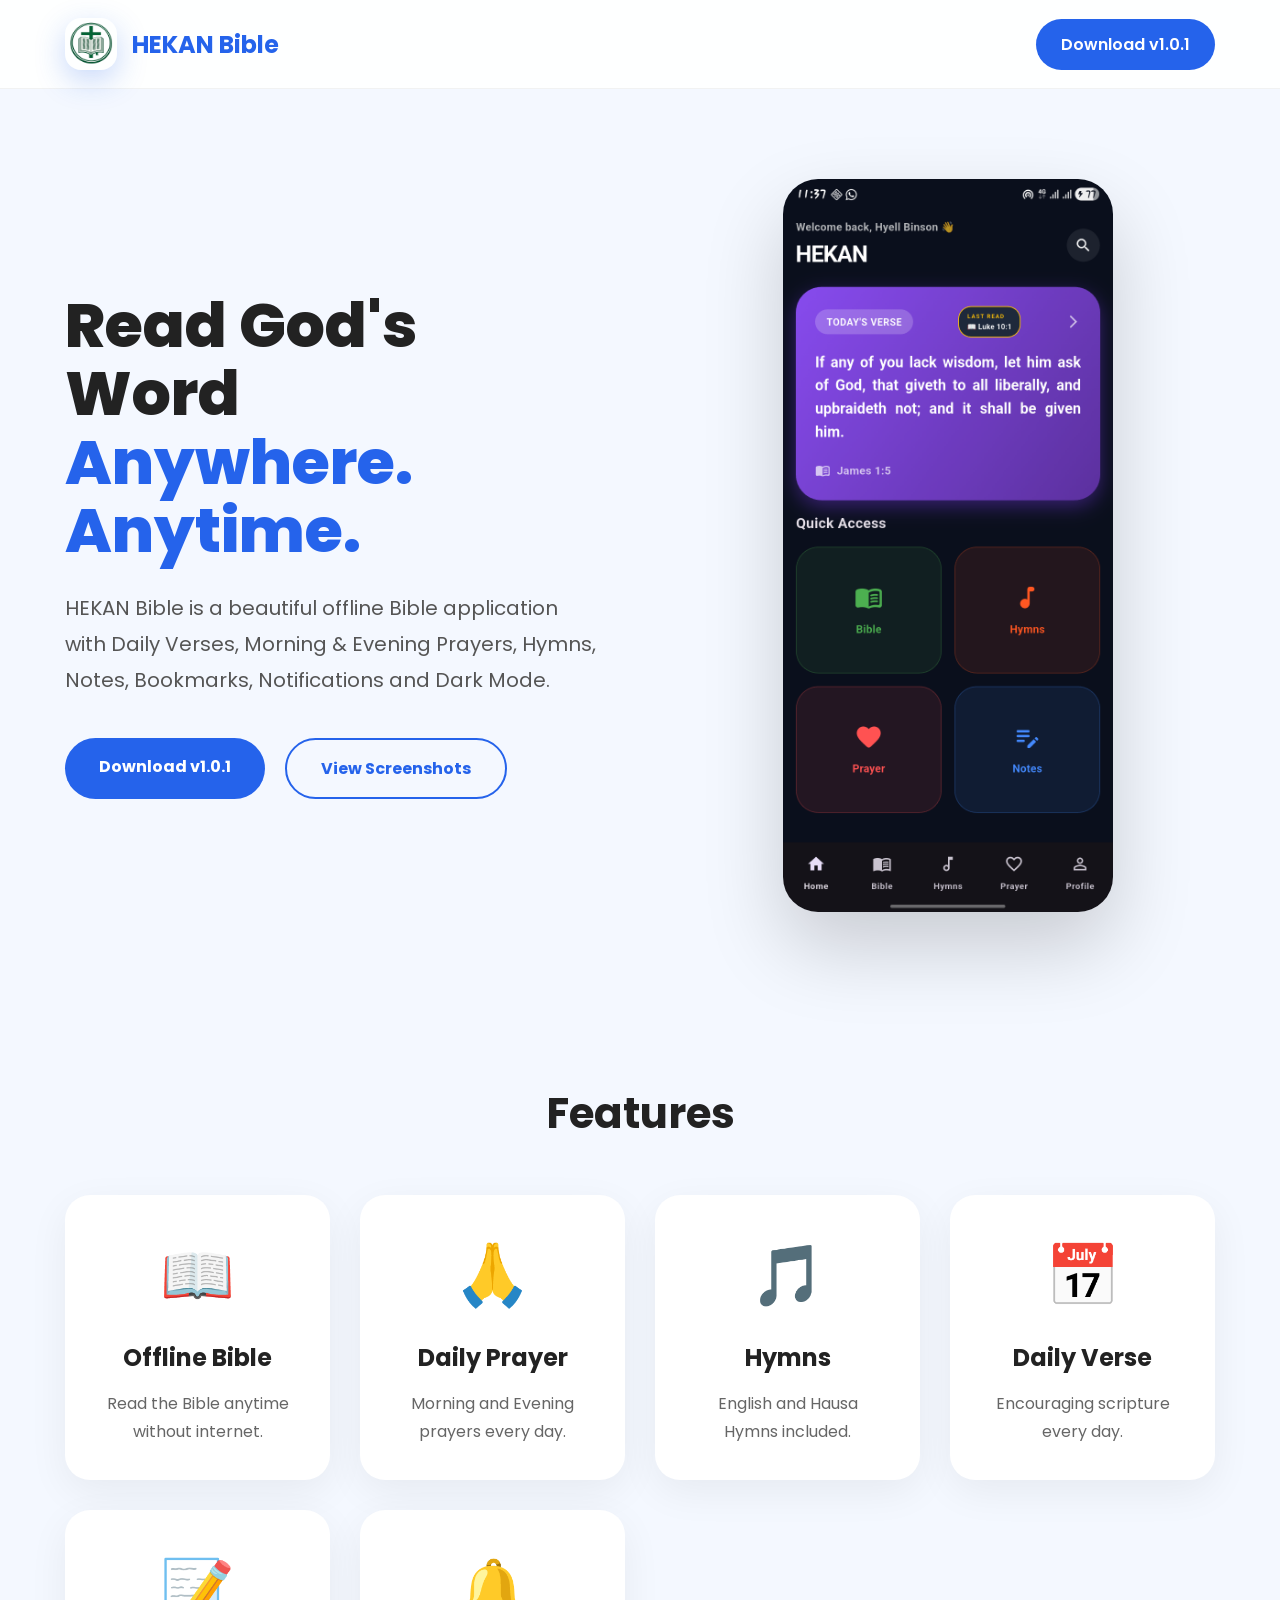
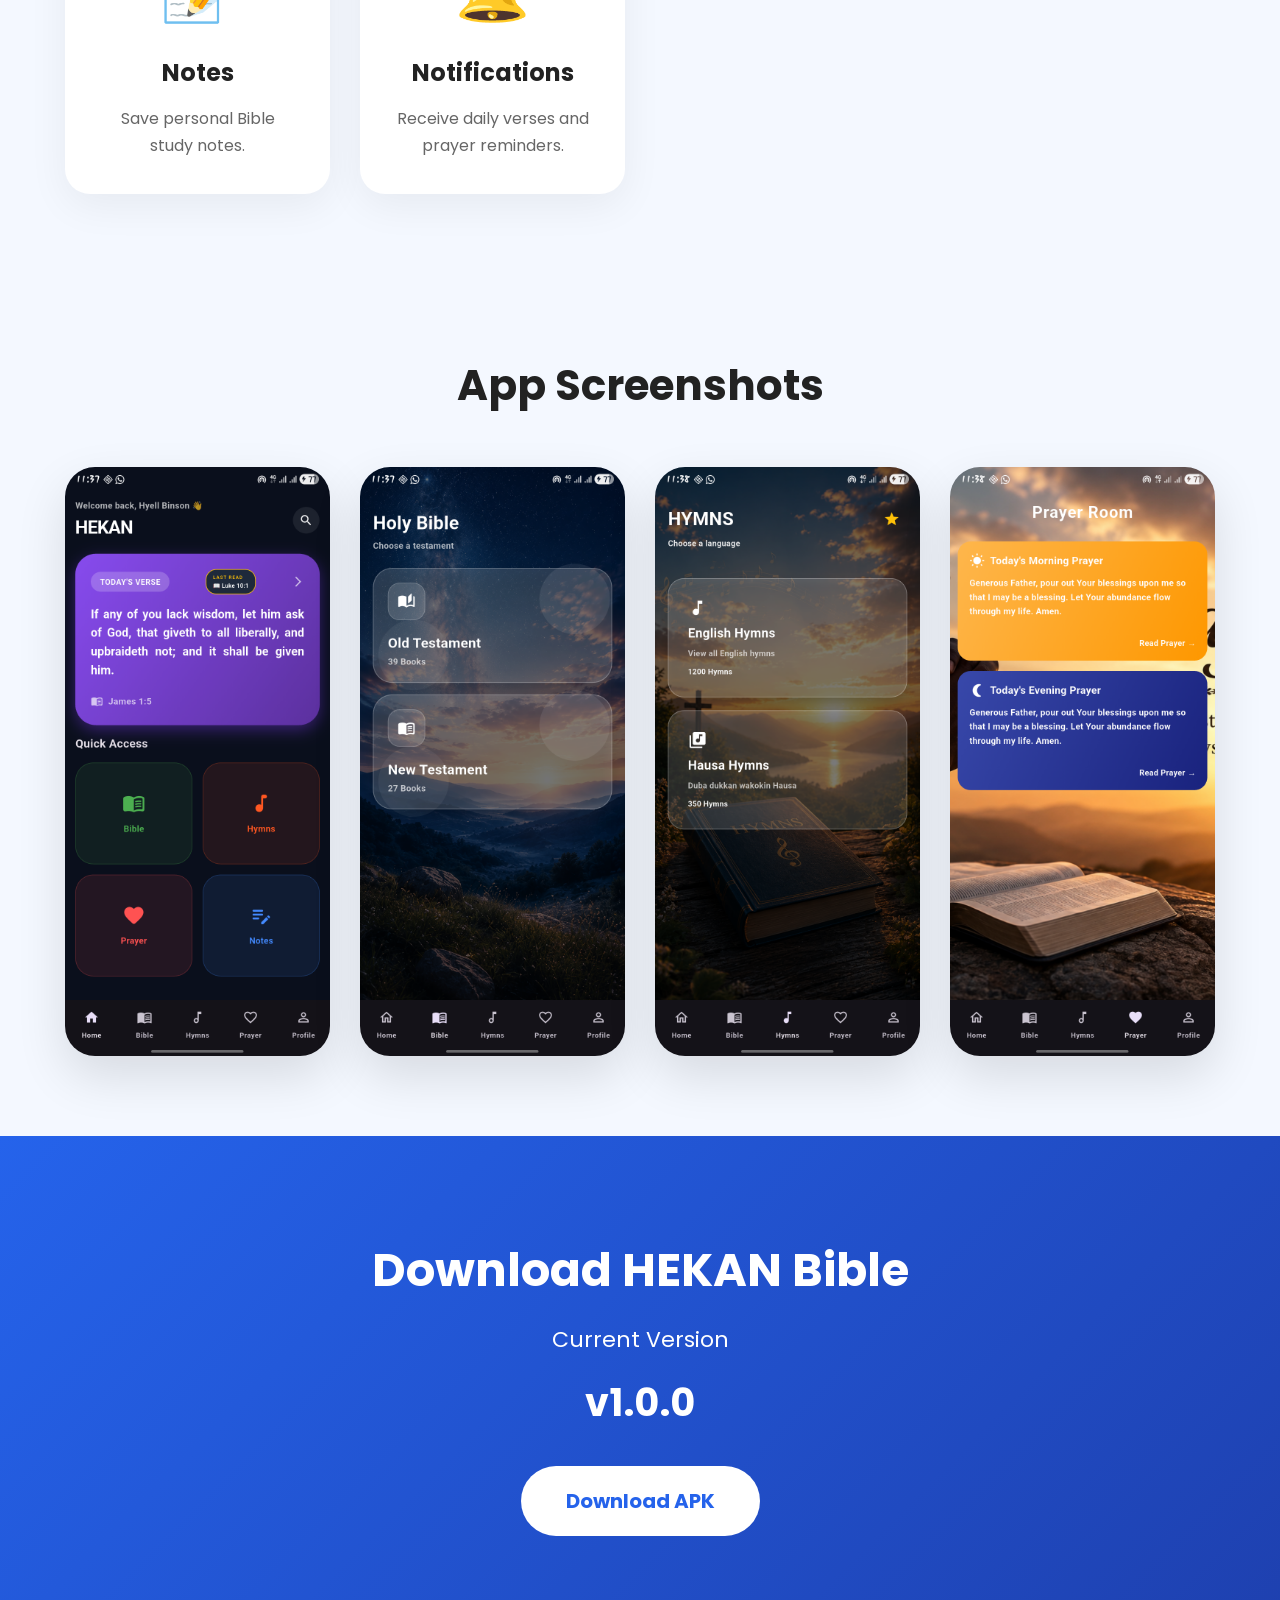
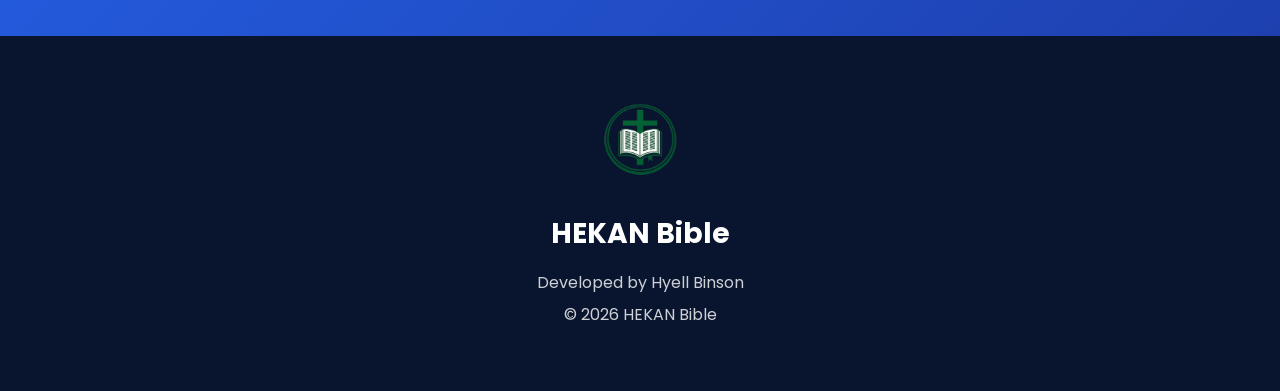
==== docs/index.html @ ef62834a "Update website to v1.0.1" ====
<!DOCTYPE html>
<html lang="en">
<head>
    <meta charset="UTF-8">
    <meta name="viewport" content="width=device-width, initial-scale=1.0">
    <title>HEKAN Bible</title>

    <link rel="stylesheet" href="style.css">

    <link rel="preconnect" href="https://fonts.googleapis.com">
    <link href="https://fonts.googleapis.com/css2?family=Poppins:wght@300;400;500;600;700;800&display=swap" rel="stylesheet">
</head>

<body>

<header>

    <nav>

        <div class="logo">

            <img src="images/app_icon.png" alt="HEKAN">

            <span>HEKAN Bible</span>

        </div>

        <a class="downloadBtn"
           href="https://github.com/HyellBinson/HEKAN_BIBLE/releases/download/v1.0.1/HEKAN_Bible_v1.0.1.apk">
            Download v1.0.1
        </a>

    </nav>

</header>



<section class="hero">

    <div class="heroLeft">

        <h1>

            Read God's Word

            <span>Anywhere.</span>

            <span>Anytime.</span>

        </h1>

        <p>

            HEKAN Bible is a beautiful offline Bible application with Daily Verses,
            Morning & Evening Prayers, Hymns, Notes, Bookmarks,
            Notifications and Dark Mode.

        </p>

        <div class="buttons">

            <a class="primary"
               href="https://github.com/HyellBinson/HEKAN_BIBLE/releases/download/v1.0.1/HEKAN_Bible_v1.0.1.apk">

                Download v1.0.1

            </a>

            <a class="secondary"
               href="#screenshots">

                View Screenshots

            </a>

        </div>

    </div>


    <div class="heroRight">

        <img src="images/home.png">

    </div>

</section>



<section class="features">

    <h2>Features</h2>

    <div class="featureGrid">

        <div class="card">

            <div class="emoji">📖</div>

            <h3>Offline Bible</h3>

            <p>

                Read the Bible anytime without internet.

            </p>

        </div>


        <div class="card">

            <div class="emoji">🙏</div>

            <h3>Daily Prayer</h3>

            <p>

                Morning and Evening prayers every day.

            </p>

        </div>


        <div class="card">

            <div class="emoji">🎵</div>

            <h3>Hymns</h3>

            <p>

                English and Hausa Hymns included.

            </p>

        </div>


        <div class="card">

            <div class="emoji">📅</div>

            <h3>Daily Verse</h3>

            <p>

                Encouraging scripture every day.

            </p>

        </div>


        <div class="card">

            <div class="emoji">📝</div>

            <h3>Notes</h3>

            <p>

                Save personal Bible study notes.

            </p>

        </div>


        <div class="card">

            <div class="emoji">🔔</div>

            <h3>Notifications</h3>

            <p>

                Receive daily verses and prayer reminders.

            </p>

        </div>

    </div>

</section>



<section id="screenshots">

    <h2>App Screenshots</h2>

    <div class="gallery">

        <img src="images/home.png">

        <img src="images/bible.png">

        <img src="images/hymns.png">

        <img src="images/prayer.png">

    </div>

</section>



<section class="downloadSection">

    <h2>Download HEKAN Bible</h2>

    <p>

        Current Version

    </p>

    <h3>v1.0.0</h3>

    <a class="bigDownload"

       href="https://github.com/HyellBinson/HEKAN_BIBLE/releases/download/v1.0.1/HEKAN_Bible_v1.0.1.apk">

        Download APK

    </a>

</section>



<footer>

    <img src="images/app_icon.png">

    <h3>HEKAN Bible</h3>

    <p>

        Developed by Hyell Binson

    </p>

    <p>

        © 2026 HEKAN Bible

    </p>

</footer>


<script src="script.js"></script>

</body>
</html>
---- docs/style.css ----
*{
    margin:0;
    padding:0;
    box-sizing:border-box;
    scroll-behavior:smooth;
}

body{
    font-family:'Poppins',sans-serif;
    background:#f4f8ff;
    color:#222;
}

header{
    position:sticky;
    top:0;
    z-index:1000;
    backdrop-filter:blur(15px);
    background:rgba(255,255,255,.9);
    border-bottom:1px solid rgba(0,0,0,.05);
}

nav{
    max-width:1200px;
    margin:auto;
    display:flex;
    justify-content:space-between;
    align-items:center;
    padding:18px 25px;
}

.logo{
    display:flex;
    align-items:center;
    gap:15px;
}

.logo img{
    width:52px;
    height:52px;
    border-radius:16px;
    box-shadow:0 10px 30px rgba(37,99,235,.25);
}

.logo span{
    font-size:24px;
    font-weight:700;
    color:#2563eb;
}

.downloadBtn{
    background:#2563eb;
    color:white;
    text-decoration:none;
    padding:13px 25px;
    border-radius:40px;
    font-weight:600;
    transition:.3s;
}

.downloadBtn:hover{
    transform:translateY(-3px);
    background:#1d4ed8;
    box-shadow:0 12px 30px rgba(37,99,235,.35);
}

.hero{
    max-width:1200px;
    margin:auto;
    display:grid;
    grid-template-columns:1fr 1fr;
    gap:80px;
    align-items:center;
    padding:90px 25px;
}

.heroLeft h1{
    font-size:62px;
    line-height:1.1;
    font-weight:800;
    margin-bottom:25px;
}

.heroLeft h1 span{
    display:block;
    color:#2563eb;
}

.heroLeft p{
    font-size:20px;
    color:#555;
    line-height:1.8;
    margin-bottom:40px;
}

.buttons{
    display:flex;
    gap:20px;
    flex-wrap:wrap;
}

.primary{
    background:#2563eb;
    color:white;
    text-decoration:none;
    padding:16px 34px;
    border-radius:50px;
    font-weight:700;
    transition:.3s;
}

.primary:hover{
    transform:translateY(-4px);
    box-shadow:0 15px 35px rgba(37,99,235,.35);
}

.secondary{
    border:2px solid #2563eb;
    color:#2563eb;
    text-decoration:none;
    padding:16px 34px;
    border-radius:50px;
    font-weight:700;
    transition:.3s;
}

.secondary:hover{
    background:#2563eb;
    color:white;
}

.heroRight{
    display:flex;
    justify-content:center;
}

.heroRight img{
    width:330px;
    border-radius:35px;
    box-shadow:0 35px 80px rgba(0,0,0,.18);
    animation:float 4s ease-in-out infinite;
}

@keyframes float{

    0%{
        transform:translateY(0);
    }

    50%{
        transform:translateY(-18px);
    }

    100%{
        transform:translateY(0);
    }

}

.features{
    max-width:1200px;
    margin:auto;
    padding:80px 25px;
}

.features h2{
    text-align:center;
    font-size:42px;
    margin-bottom:50px;
}

.featureGrid{
    display:grid;
    grid-template-columns:repeat(auto-fit,minmax(260px,1fr));
    gap:30px;
}

.card{
    background:white;
    padding:35px;
    border-radius:25px;
    text-align:center;
    transition:.3s;
    box-shadow:0 12px 40px rgba(0,0,0,.06);
}

.card:hover{
    transform:translateY(-10px);
}

.emoji{
    font-size:60px;
    margin-bottom:20px;
}

.card h3{
    margin-bottom:15px;
    font-size:24px;
}

.card p{
    color:#666;
    line-height:1.7;
}

#screenshots{
    max-width:1200px;
    margin:auto;
    padding:80px 25px;
}

#screenshots h2{
    text-align:center;
    font-size:42px;
    margin-bottom:50px;
}

.gallery{
    display:grid;
    grid-template-columns:repeat(auto-fit,minmax(230px,1fr));
    gap:30px;
}

.gallery img{
    width:100%;
    border-radius:30px;
    transition:.35s;
    cursor:pointer;
    box-shadow:0 20px 50px rgba(0,0,0,.12);
}

.gallery img:hover{
    transform:scale(1.05);
}

.downloadSection{
    text-align:center;
    padding:100px 25px;
    background:linear-gradient(135deg,#2563eb,#1e40af);
    color:white;
}

.downloadSection h2{
    font-size:46px;
}

.downloadSection p{
    margin-top:18px;
    font-size:22px;
}

.downloadSection h3{
    margin:18px 0 35px;
    font-size:38px;
}

.bigDownload{
    display:inline-block;
    background:white;
    color:#2563eb;
    text-decoration:none;
    padding:20px 45px;
    border-radius:50px;
    font-size:20px;
    font-weight:700;
    transition:.3s;
}

.bigDownload:hover{
    transform:translateY(-4px);
}

footer{
    background:#09152f;
    color:white;
    text-align:center;
    padding:60px 20px;
}

footer img{
    width:90px;
    border-radius:25px;
    margin-bottom:20px;
}

footer h3{
    font-size:28px;
    margin-bottom:12px;
}

footer p{
    opacity:.8;
    line-height:2;
}

@media(max-width:900px){

.hero{
grid-template-columns:1fr;
text-align:center;
}

.heroLeft h1{
font-size:46px;
}

.heroLeft p{
font-size:18px;
}

.buttons{
justify-content:center;
}

.heroRight{
margin-top:30px;
}

.heroRight img{
width:260px;
}

nav{
flex-direction:column;
gap:20px;
}

}
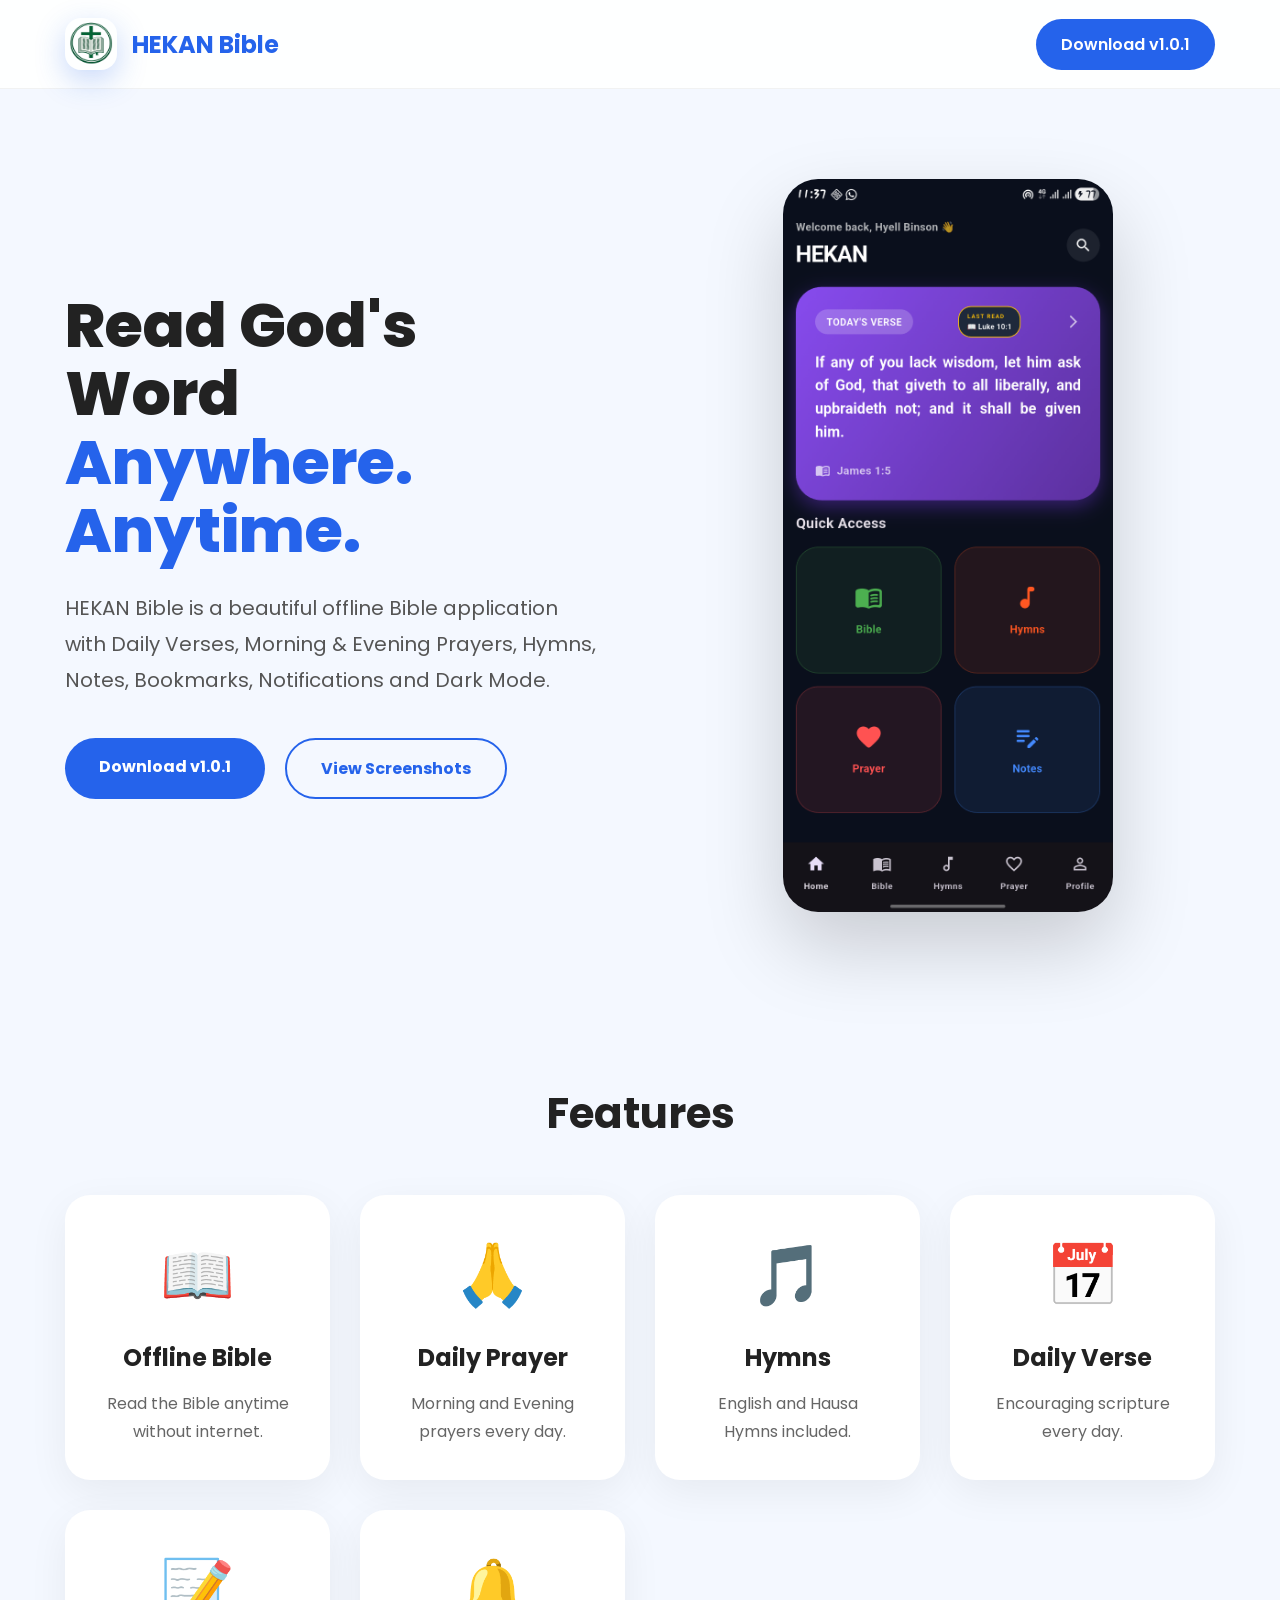
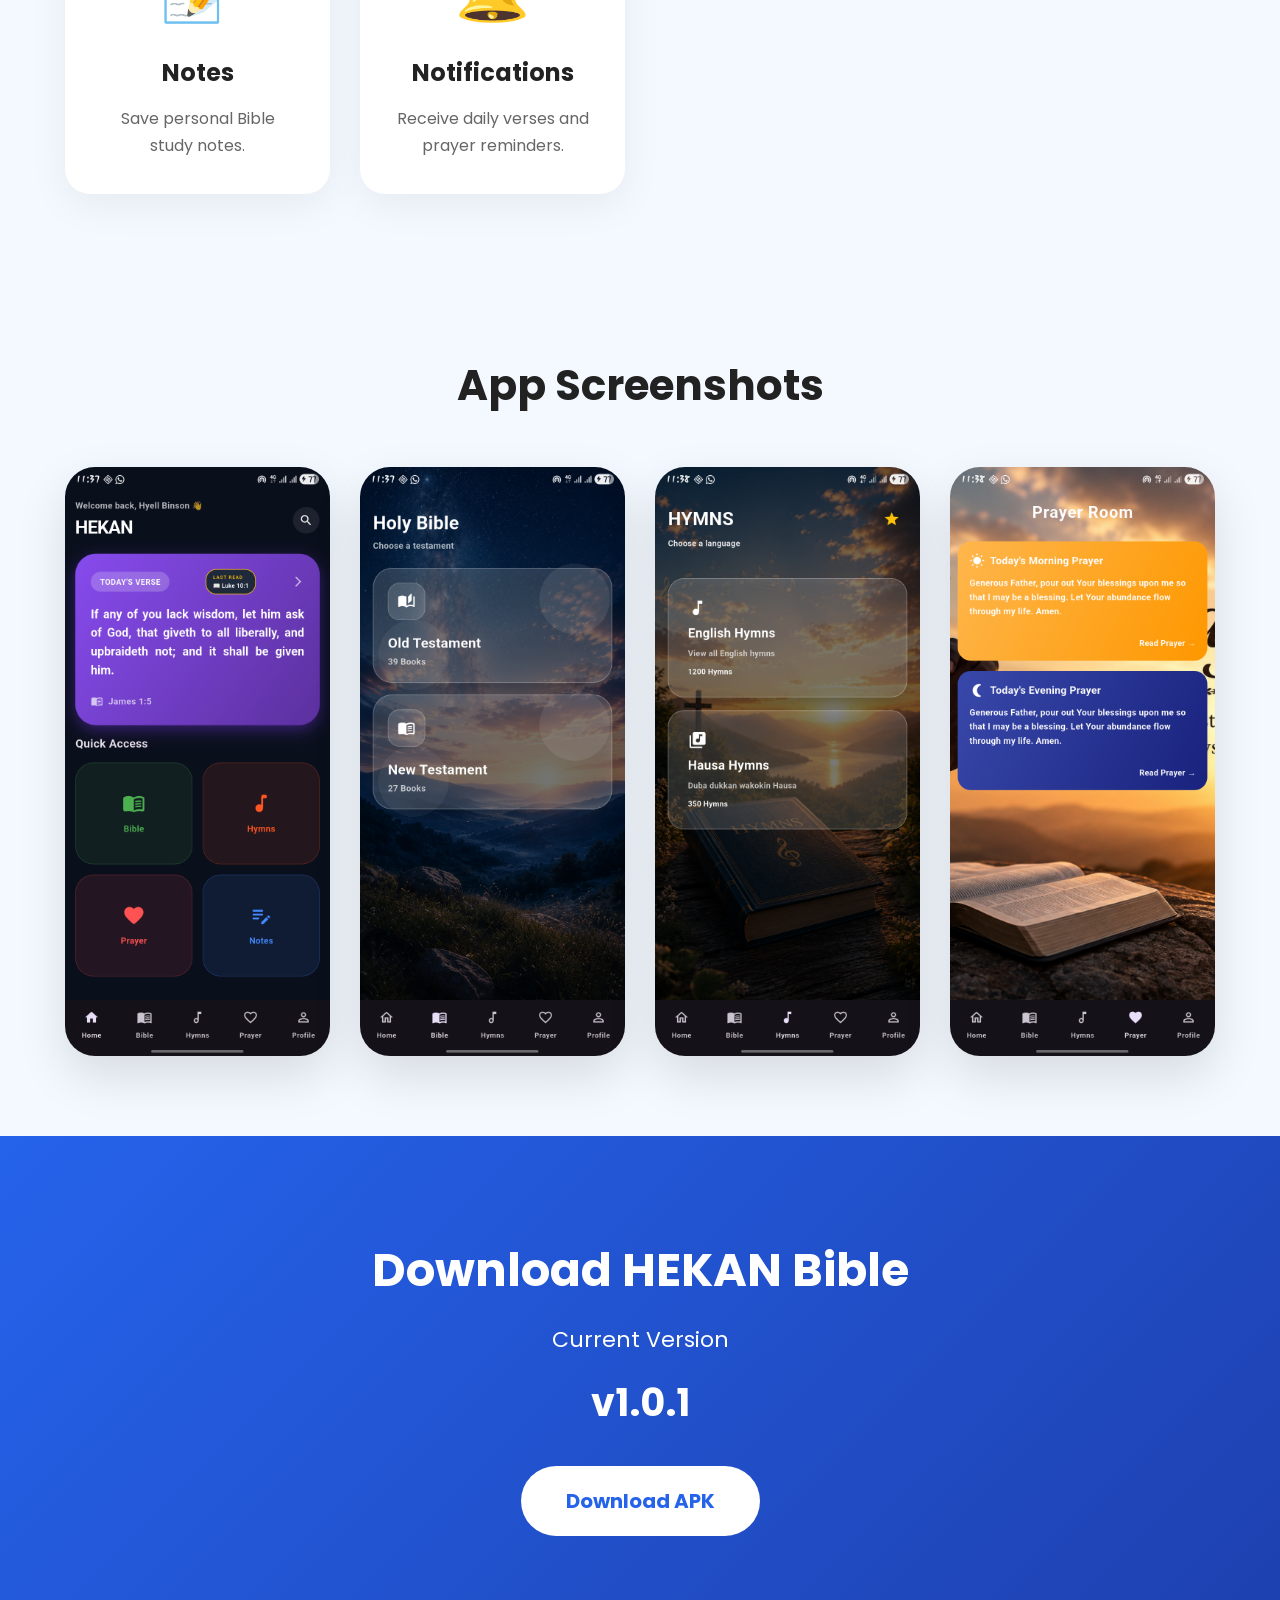
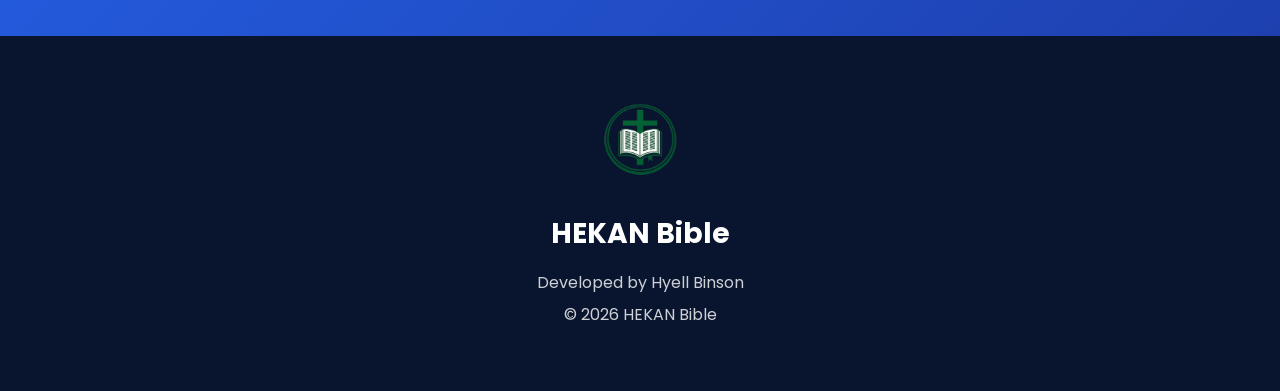
==== commit 97aa0be7: "Improve website SEO and add favicon" ====
--- a/docs/index.html
+++ b/docs/index.html
@@ -3,12 +3,50 @@
 <head>
     <meta charset="UTF-8">
     <meta name="viewport" content="width=device-width, initial-scale=1.0">
-    <title>HEKAN Bible</title>
+    <title>HEKAN Bible - Offline Bible App</title>
+
+    <meta name="application-name" content="HEKAN Bible">
+    <link rel="canonical" href="https://hyellbinson.github.io/HEKAN_BIBLE/">
 
     <link rel="stylesheet" href="style.css">
+
+    <link rel="icon" type="image/png" href="images/favicon.png">
+    <link rel="icon" type="image/png" href="favicon.png">
+    <link rel="apple-touch-icon" href="images/app_icon.png">
+    <meta name="twitter:card" content="summary_large_image">
+    <meta name="twitter:title" content="HEKAN Bible">
+    <meta name="twitter:description" content="Offline Bible with Daily Verses, Hymns, Prayer, Notes and Dark Mode.">
+    <meta name="twitter:image" content="https://hyellbinson.github.io/HEKAN_BIBLE/images/app_icon.png">
 
     <link rel="preconnect" href="https://fonts.googleapis.com">
     <link href="https://fonts.googleapis.com/css2?family=Poppins:wght@300;400;500;600;700;800&display=swap" rel="stylesheet">
+
+    <meta name="description"
+          content="HEKAN Bible is a beautiful offline Bible app with Bible reading, search, English & Hausa hymns, daily verses, prayers, notes, bookmarks and Firebase sync.">
+
+    <meta name="keywords"
+          content="Bible, Offline Bible, HEKAN Bible, Christian App, Hausa Bible, English Bible, Hymns, Daily Verse, Prayer">
+
+    <meta name="author"
+          content="Hyell Binson">
+
+    <meta property="og:title" content="HEKAN Bible">
+    <meta property="og:description" content="Offline Bible with Daily Verses, Hymns, Prayer, Notes and Dark Mode.">
+    <meta property="og:image" content="https://hyellbinson.github.io/HEKAN_BIBLE/images/app_icon.png">
+    <meta property="og:url" content="https://hyellbinson.github.io/HEKAN_BIBLE/">
+    <meta property="og:type" content="website">
+
+    <script type="application/ld+json">
+        {
+            "@context":"https://schema.org",
+            "@type":"WebSite",
+            "name":"HEKAN Bible",
+            "url":"https://hyellbinson.github.io/HEKAN_BIBLE/",
+            "description":"Offline Bible with Daily Verses, Prayer, Hymns and Notes."
+        }
+    </script>
+
+
 </head>
 
 <body>
@@ -220,7 +258,7 @@
 
     </p>
 
-    <h3>v1.0.0</h3>
+    <h3>v1.0.1</h3>
 
     <a class="bigDownload"
 
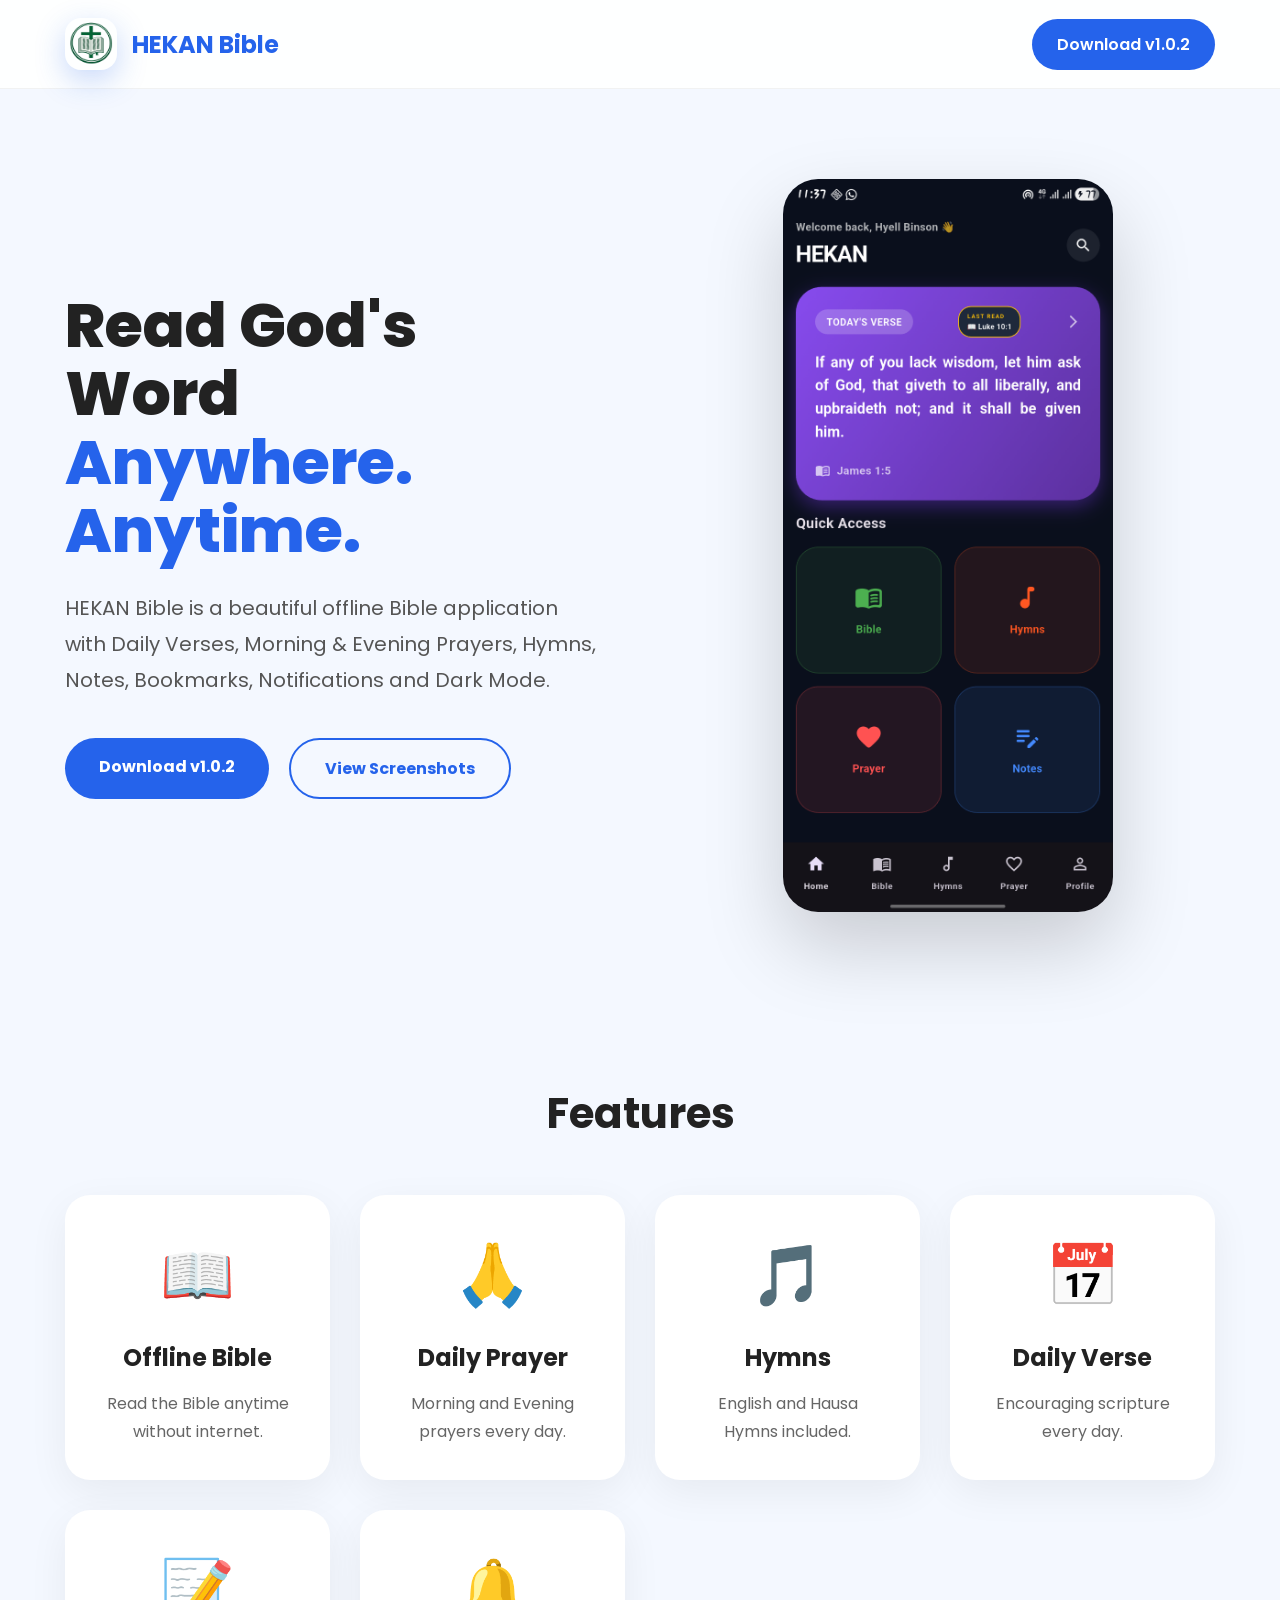
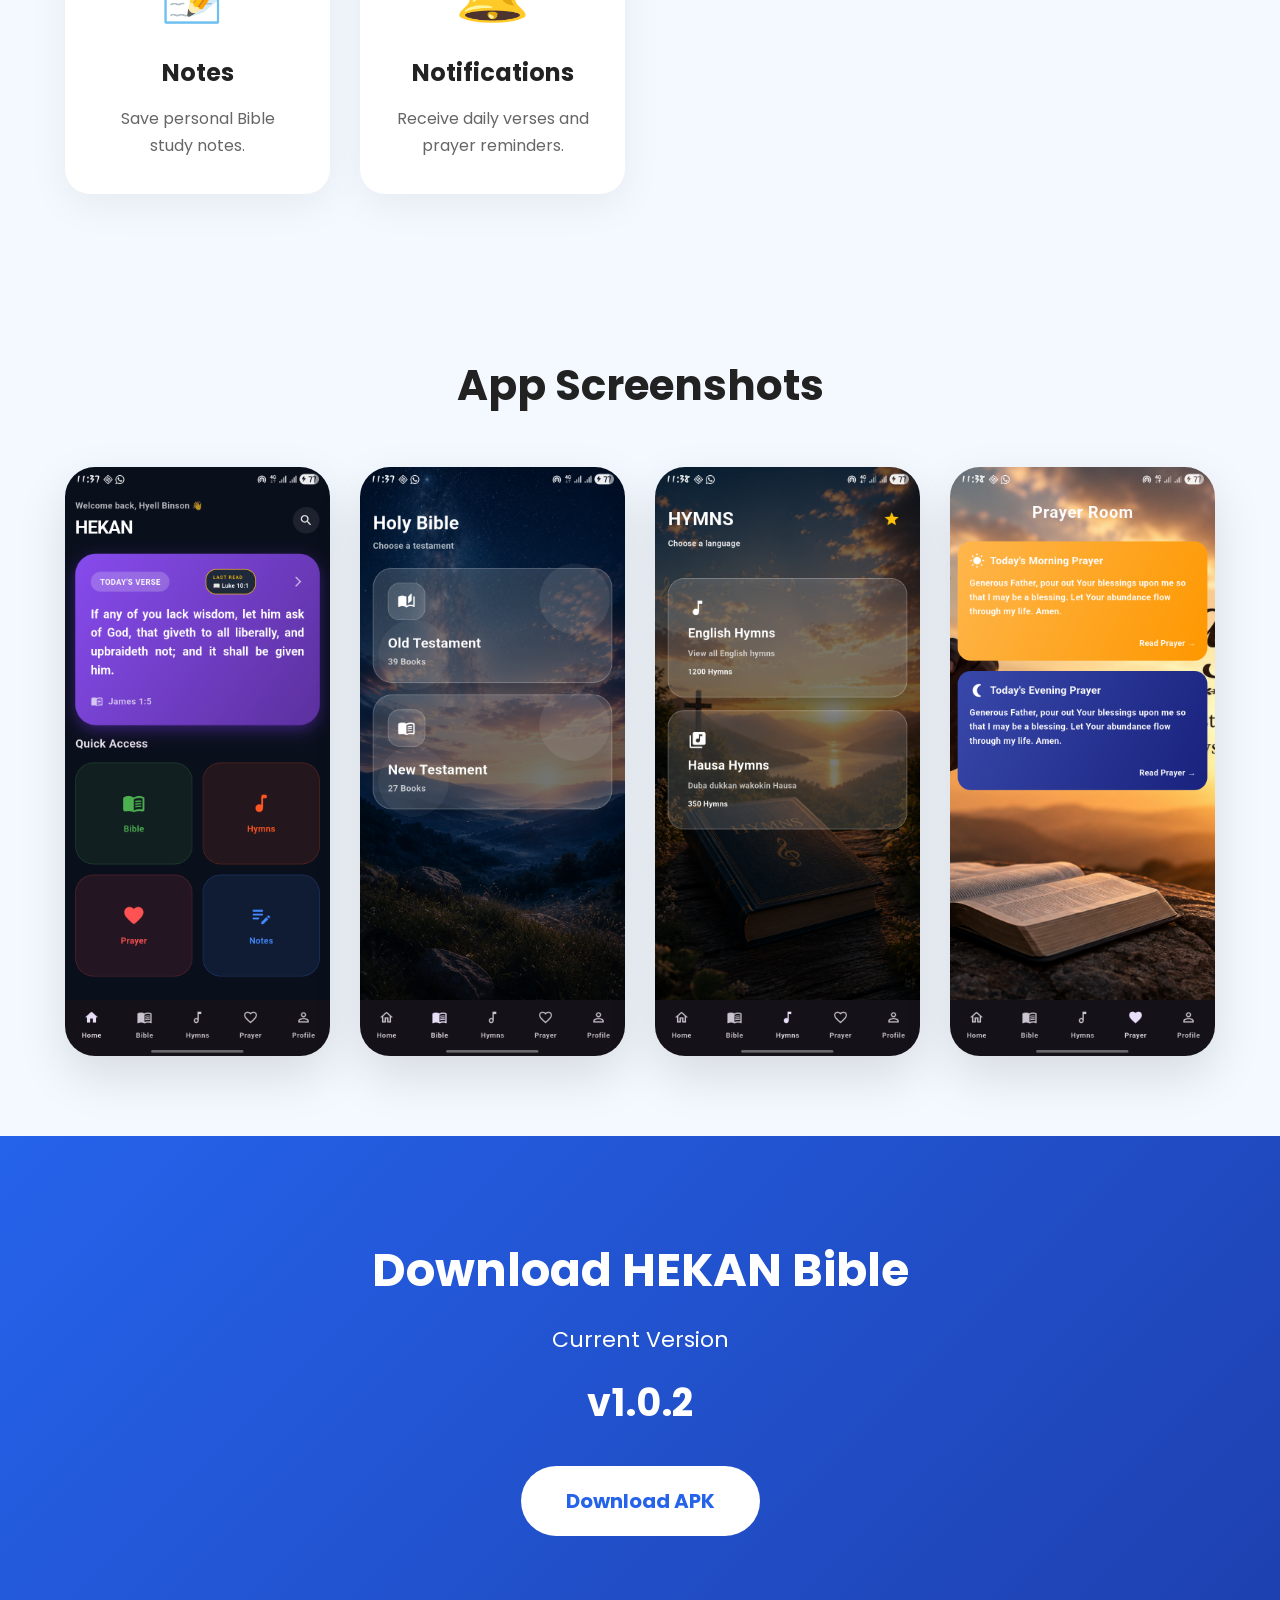
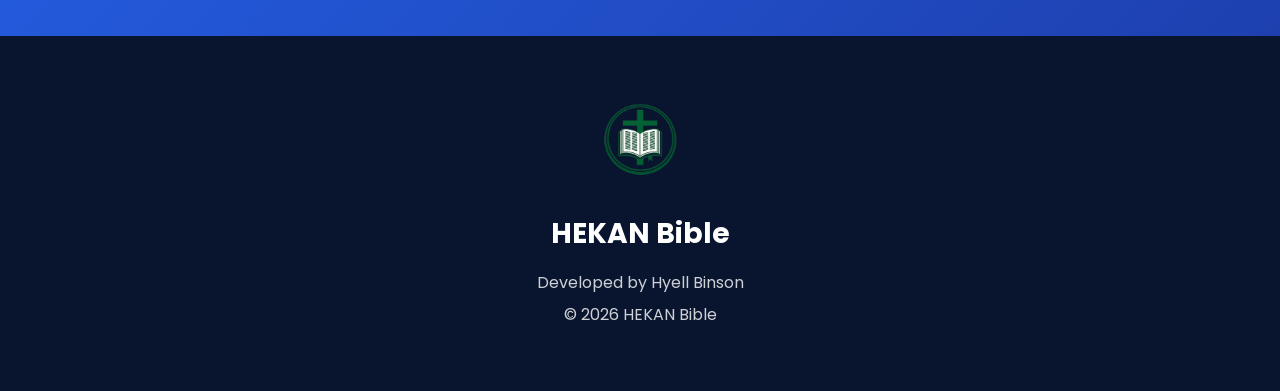
==== commit efc94441: "Release v1.0.3 - Redesigned Home Screen" ====
--- a/docs/index.html
+++ b/docs/index.html
@@ -64,8 +64,8 @@
         </div>
 
         <a class="downloadBtn"
-           href="https://github.com/HyellBinson/HEKAN_BIBLE/releases/download/v1.0.1/HEKAN_Bible_v1.0.1.apk">
-            Download v1.0.1
+           href="https://github.com/HyellBinson/HEKAN_BIBLE/releases/download/v1.0.1/HEKAN_BIBLE_v1.0.1.apk">
+            Download v1.0.2
         </a>
 
     </nav>
@@ -99,9 +99,9 @@
         <div class="buttons">
 
             <a class="primary"
-               href="https://github.com/HyellBinson/HEKAN_BIBLE/releases/download/v1.0.1/HEKAN_Bible_v1.0.1.apk">
-
-                Download v1.0.1
+               href="https://github.com/HyellBinson/HEKAN_BIBLE/releases/download/v1.0.1/HEKAN_BIBLE_v1.0.1.apk">
+
+                Download v1.0.2
 
             </a>
 
@@ -258,11 +258,11 @@
 
     </p>
 
-    <h3>v1.0.1</h3>
+    <h3>v1.0.2</h3>
 
     <a class="bigDownload"
 
-       href="https://github.com/HyellBinson/HEKAN_BIBLE/releases/download/v1.0.1/HEKAN_Bible_v1.0.1.apk">
+       href="https://github.com/HyellBinson/HEKAN_BIBLE/releases/download/v1.0.1/HEKAN_BIBLE_v1.0.1.apk">
 
         Download APK
 
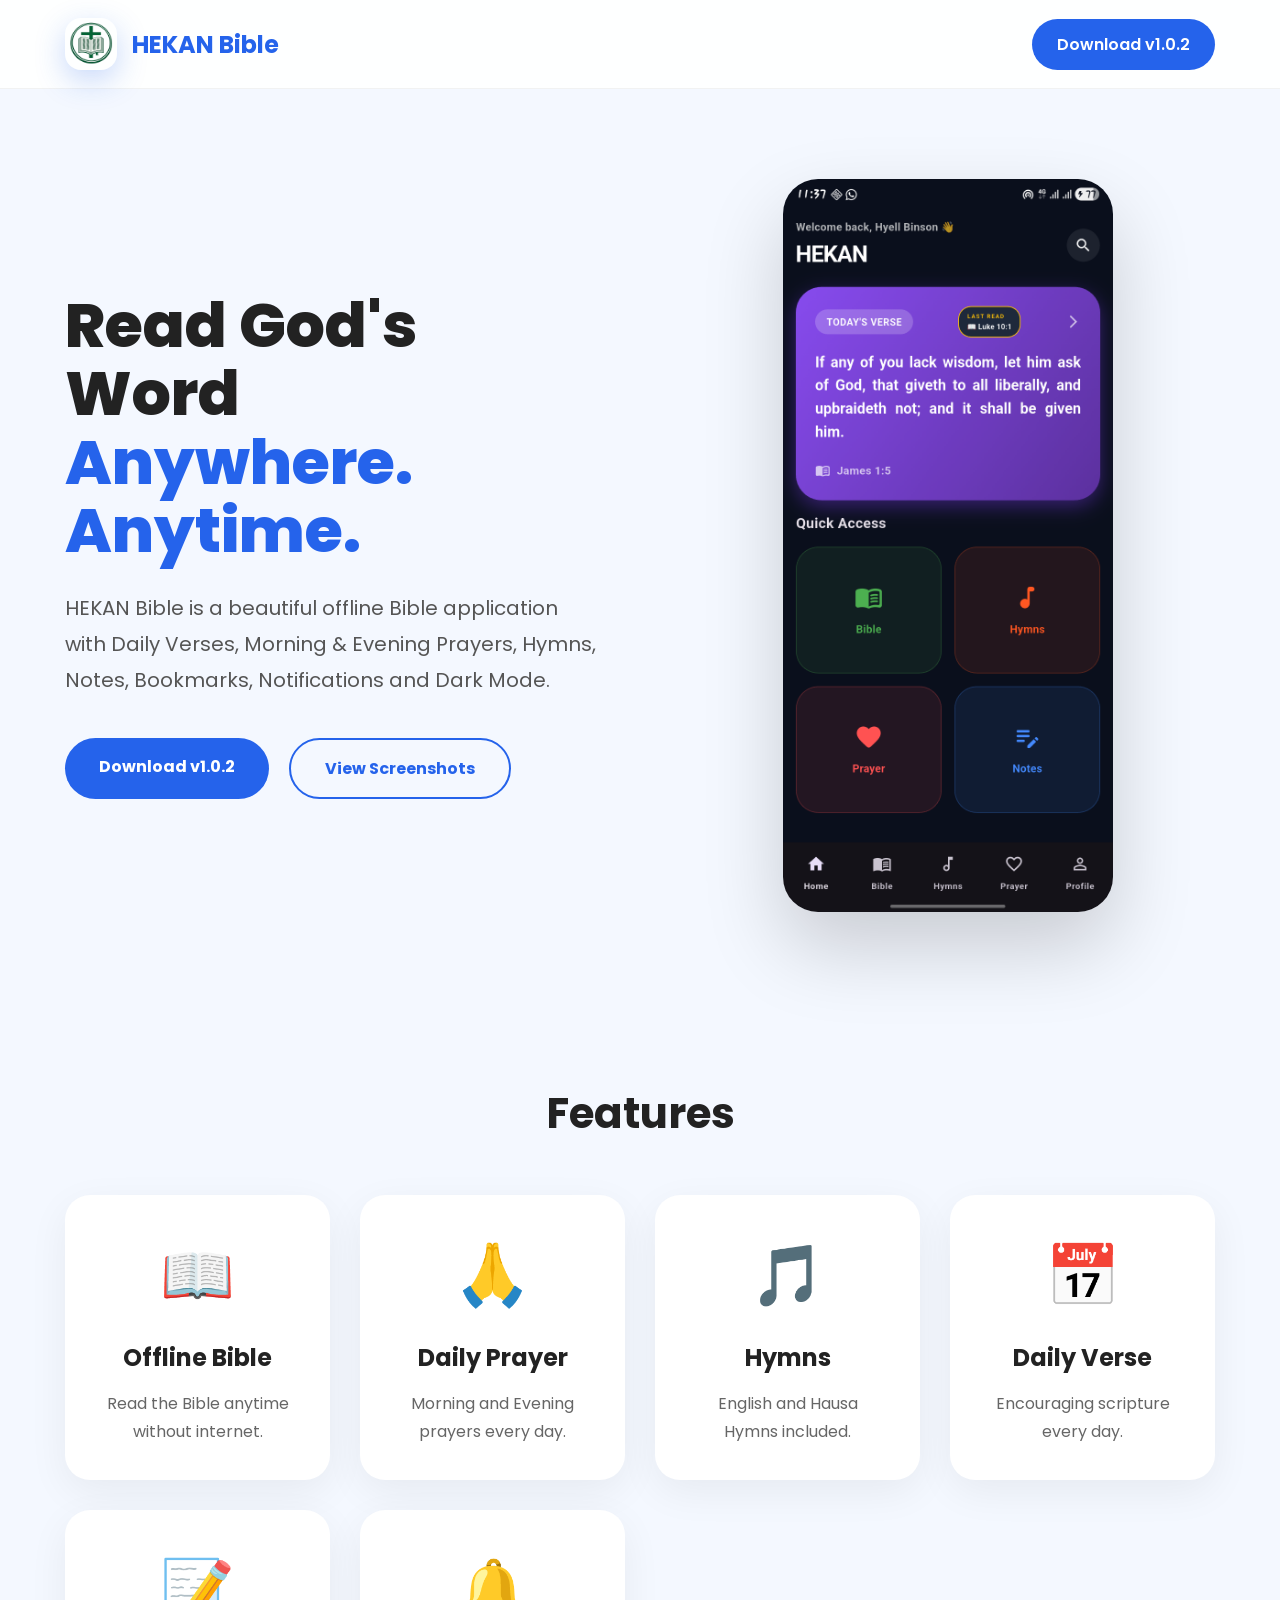
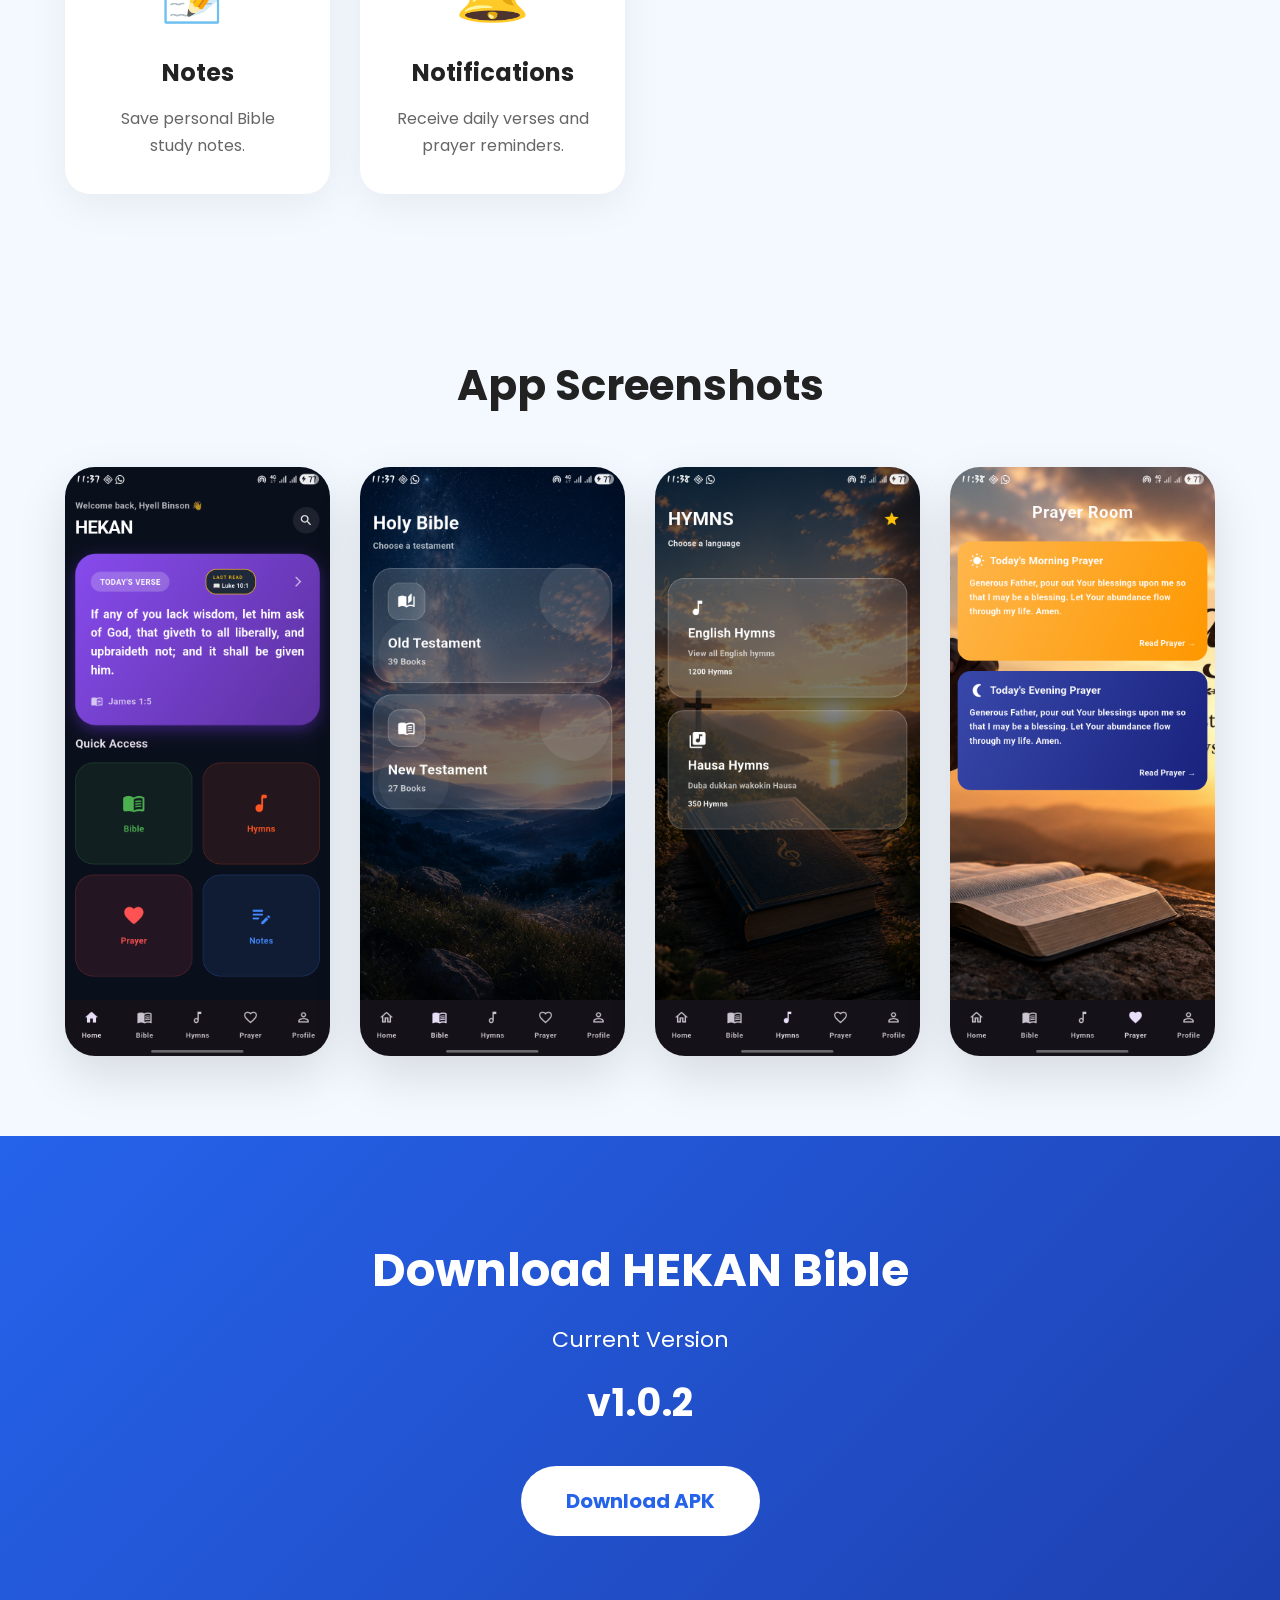
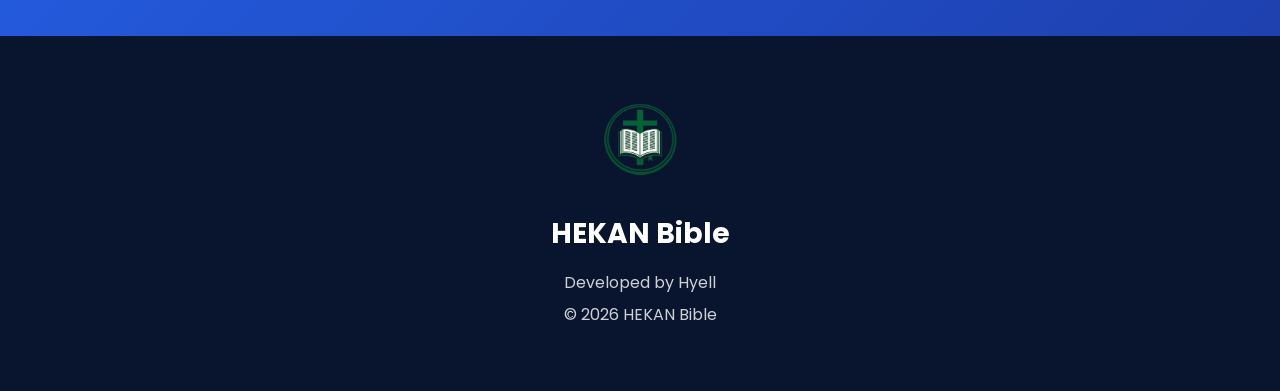
==== commit a3bb8abc: "Update website for HEKAN Bible v1.0.2" ====
--- a/docs/index.html
+++ b/docs/index.html
@@ -64,7 +64,7 @@
         </div>
 
         <a class="downloadBtn"
-           href="https://github.com/HyellBinson/HEKAN_BIBLE/releases/download/v1.0.1/HEKAN_BIBLE_v1.0.1.apk">
+           href="https://github.com/HyellBinson/HEKAN_BIBLE/releases/download/1.02/HEKAN_BIBLE_v1.02.apk">
             Download v1.0.2
         </a>
 
@@ -99,7 +99,7 @@
         <div class="buttons">
 
             <a class="primary"
-               href="https://github.com/HyellBinson/HEKAN_BIBLE/releases/download/v1.0.1/HEKAN_BIBLE_v1.0.1.apk">
+               href="https://github.com/HyellBinson/HEKAN_BIBLE/releases/download/1.02/HEKAN_BIBLE_v1.02.apk">
 
                 Download v1.0.2
 
@@ -262,7 +262,7 @@
 
     <a class="bigDownload"
 
-       href="https://github.com/HyellBinson/HEKAN_BIBLE/releases/download/v1.0.1/HEKAN_BIBLE_v1.0.1.apk">
+       href="https://github.com/HyellBinson/HEKAN_BIBLE/releases/download/1.02/HEKAN_BIBLE_v1.02.apk">
 
         Download APK
 
@@ -280,7 +280,7 @@
 
     <p>
 
-        Developed by Hyell Binson
+        Developed by Hyell
 
     </p>
 
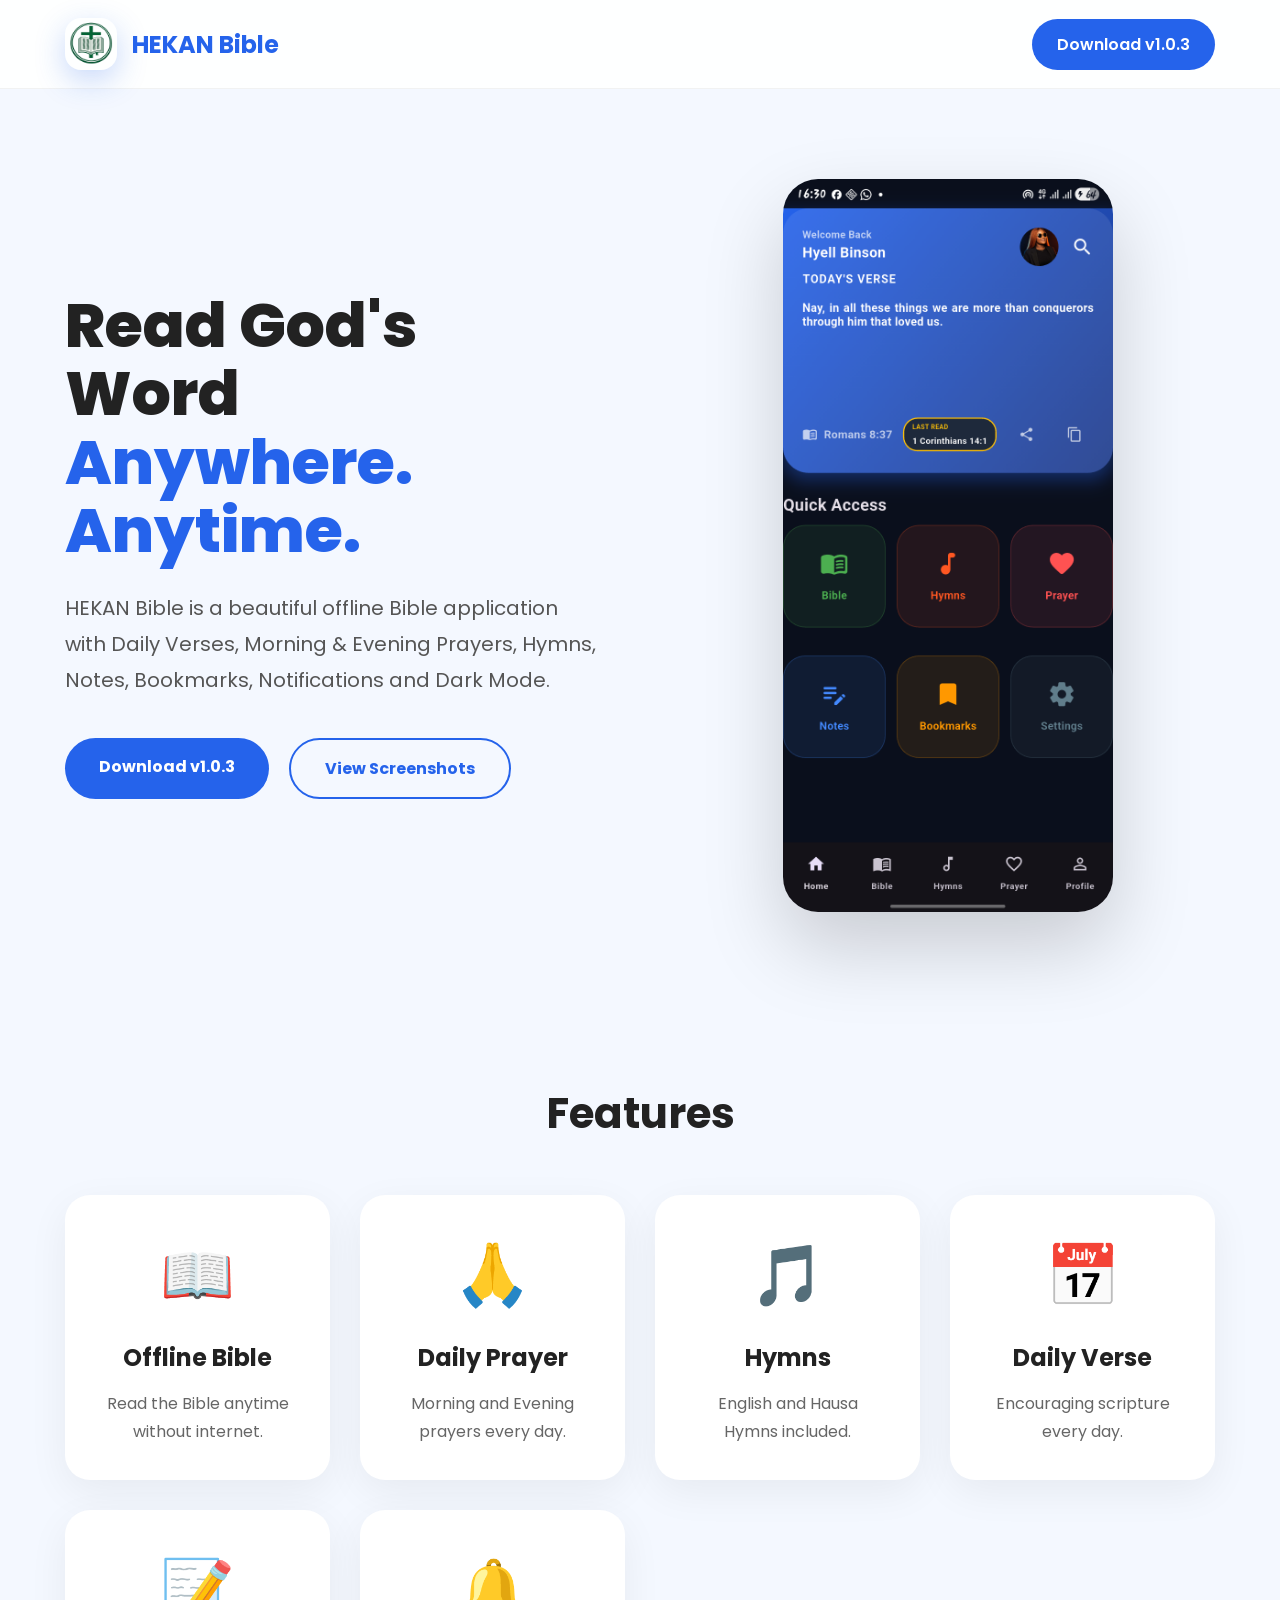
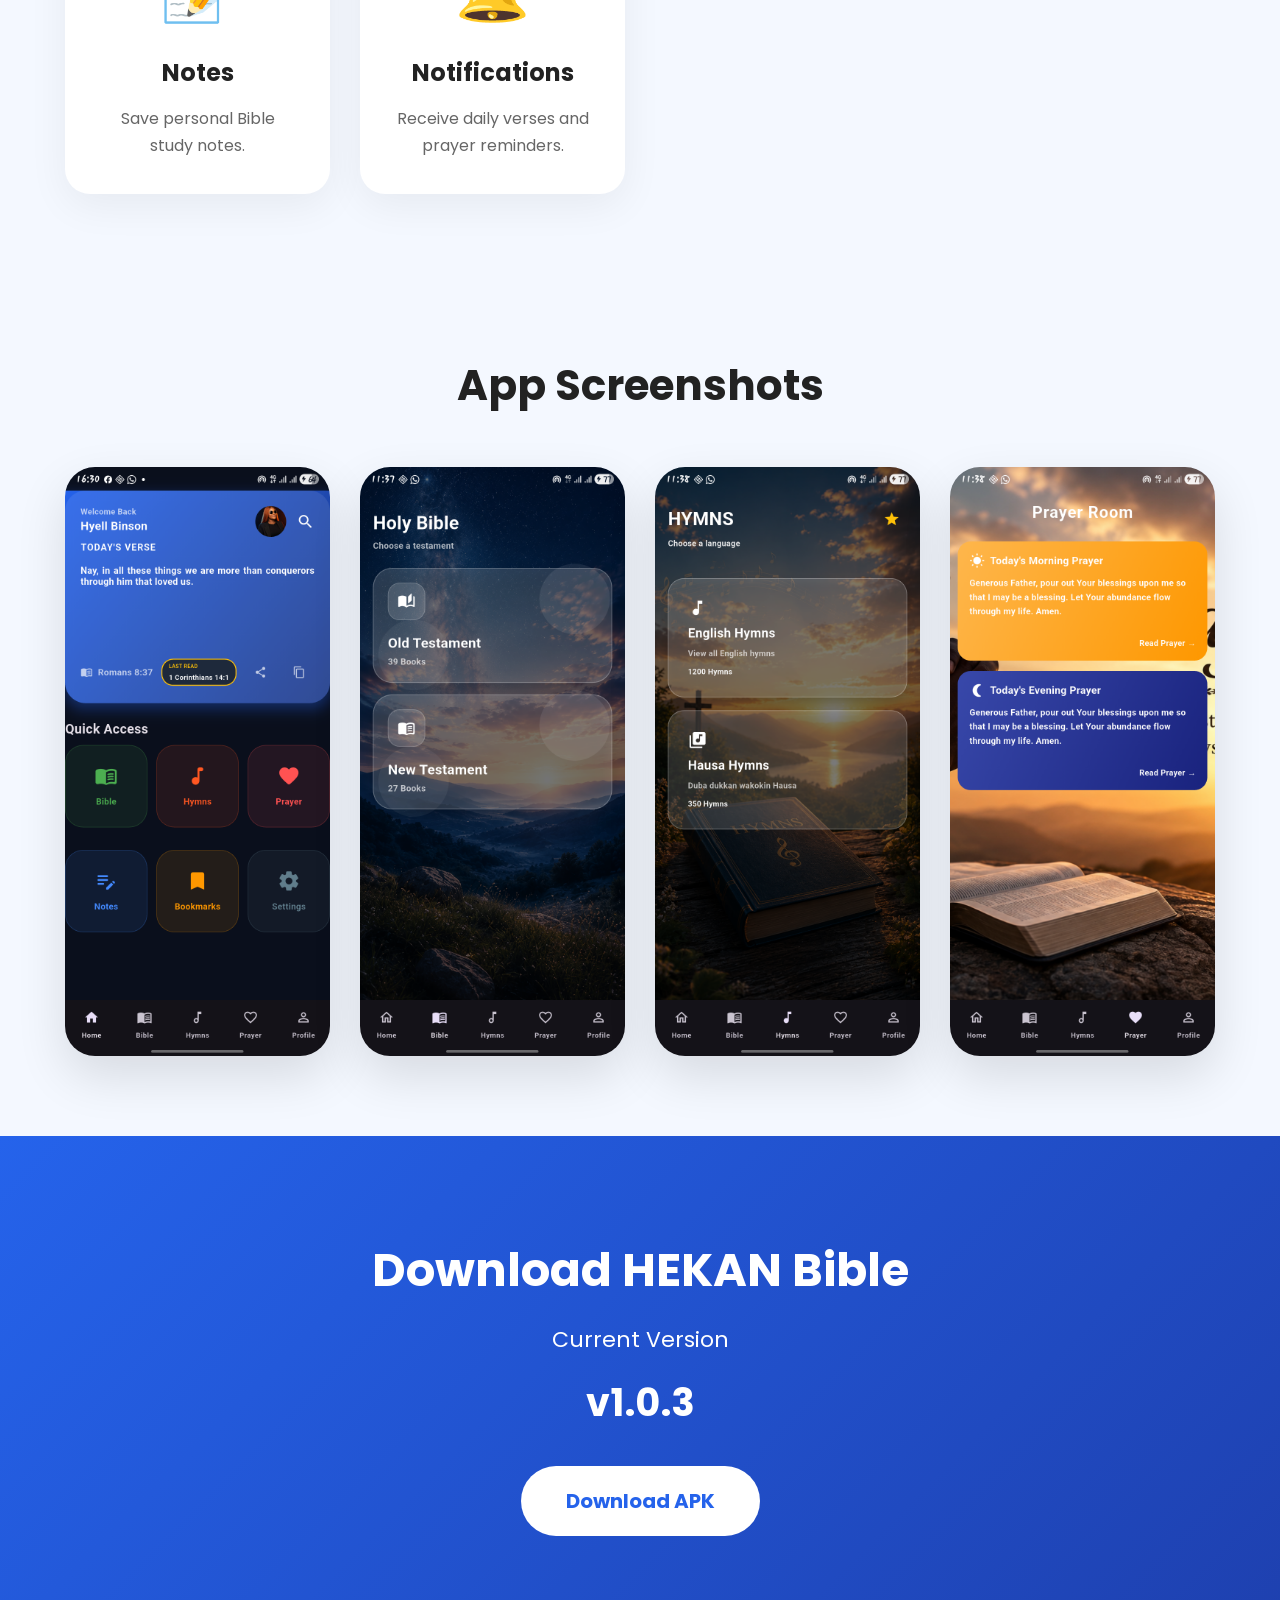
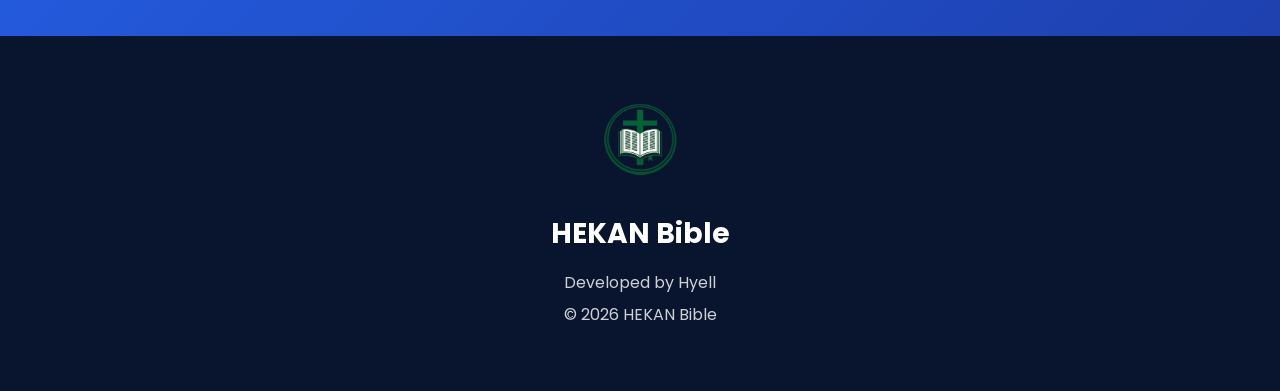
==== commit b6969971: "website v1.03" ====
--- a/docs/index.html
+++ b/docs/index.html
@@ -64,8 +64,8 @@
         </div>
 
         <a class="downloadBtn"
-           href="https://github.com/HyellBinson/HEKAN_BIBLE/releases/download/1.02/HEKAN_BIBLE_v1.02.apk">
-            Download v1.0.2
+           href="https://github.com/HyellBinson/HEKAN_BIBLE/releases/download/1.03/HEKAN_BIBLE_v1.0.3.apk">
+            Download v1.0.3
         </a>
 
     </nav>
@@ -99,9 +99,9 @@
         <div class="buttons">
 
             <a class="primary"
-               href="https://github.com/HyellBinson/HEKAN_BIBLE/releases/download/1.02/HEKAN_BIBLE_v1.02.apk">
-
-                Download v1.0.2
+               href="https://github.com/HyellBinson/HEKAN_BIBLE/releases/download/1.03/HEKAN_BIBLE_v1.0.3.apk">
+
+                Download v1.0.3
 
             </a>
 
@@ -258,11 +258,11 @@
 
     </p>
 
-    <h3>v1.0.2</h3>
+    <h3>v1.0.3</h3>
 
     <a class="bigDownload"
 
-       href="https://github.com/HyellBinson/HEKAN_BIBLE/releases/download/1.02/HEKAN_BIBLE_v1.02.apk">
+       href="https://github.com/HyellBinson/HEKAN_BIBLE/releases/download/1.03/HEKAN_BIBLE_v1.0.3.apk">
 
         Download APK
 
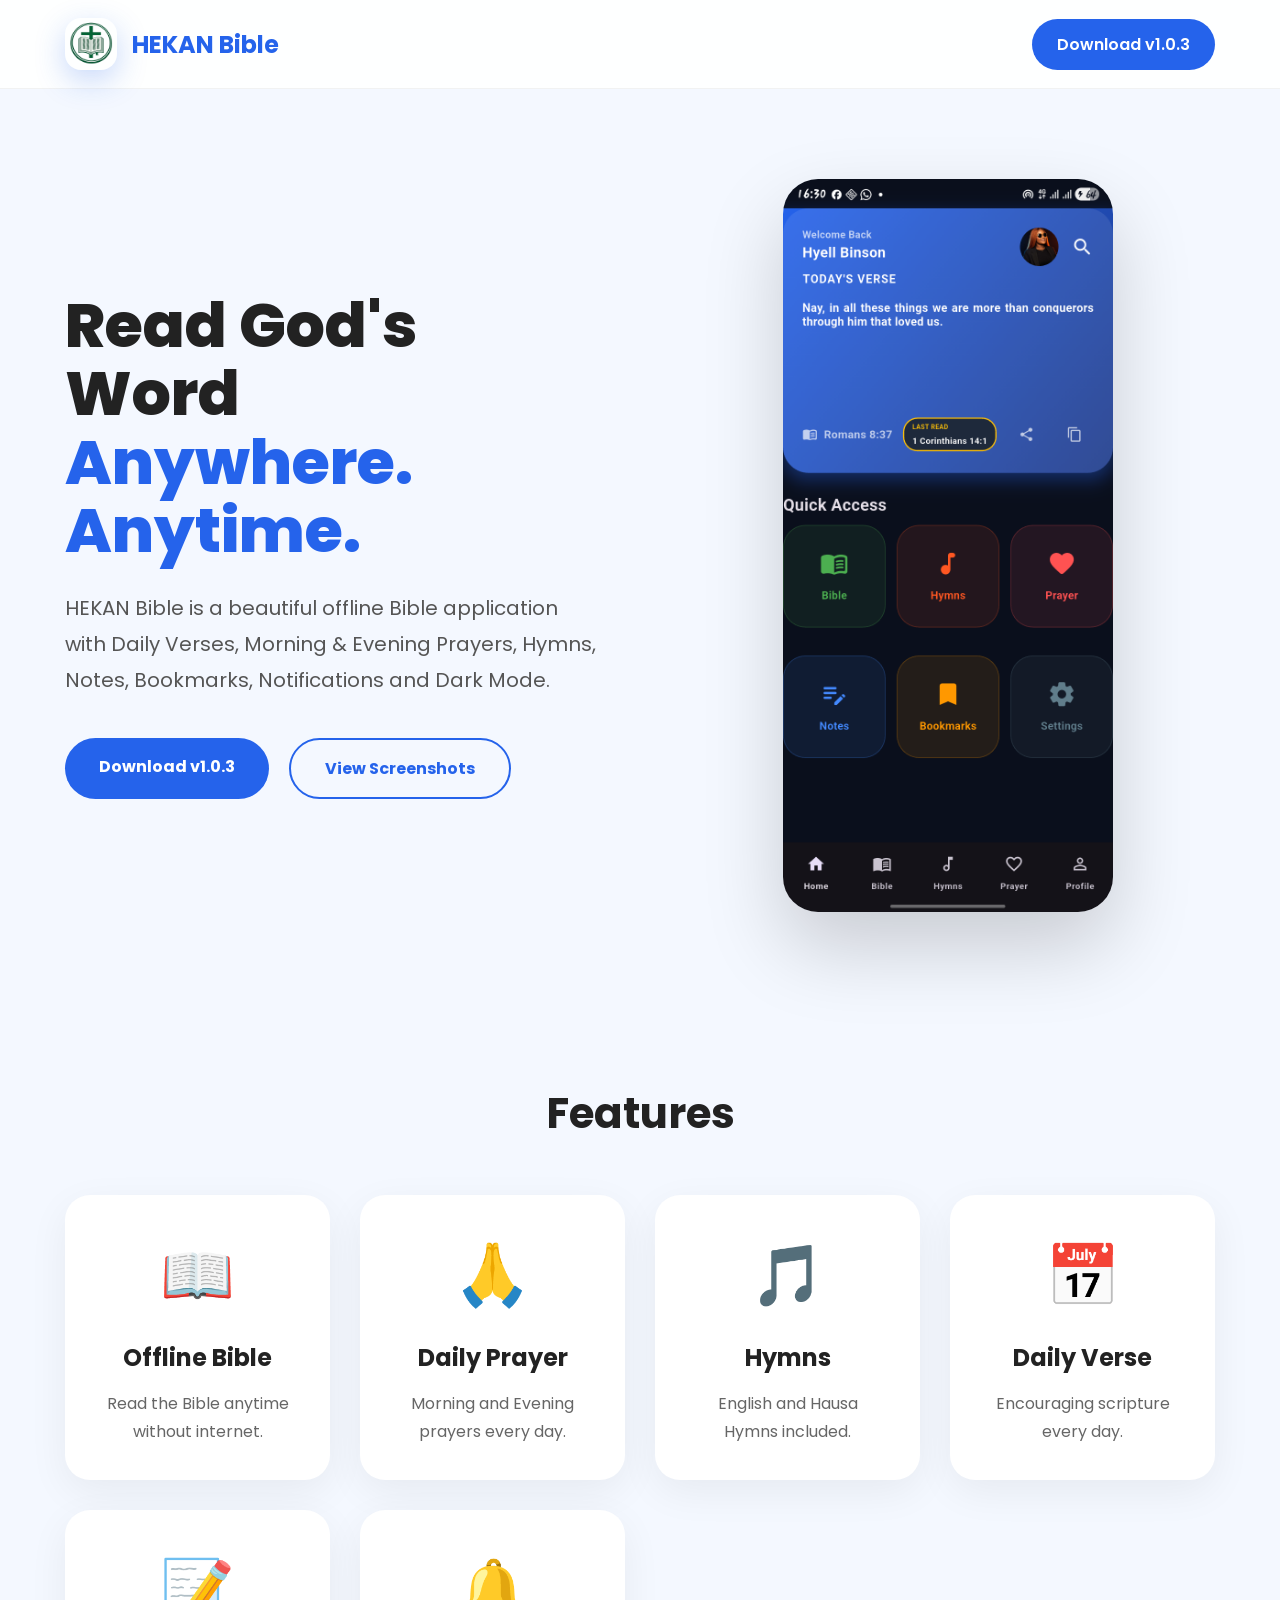
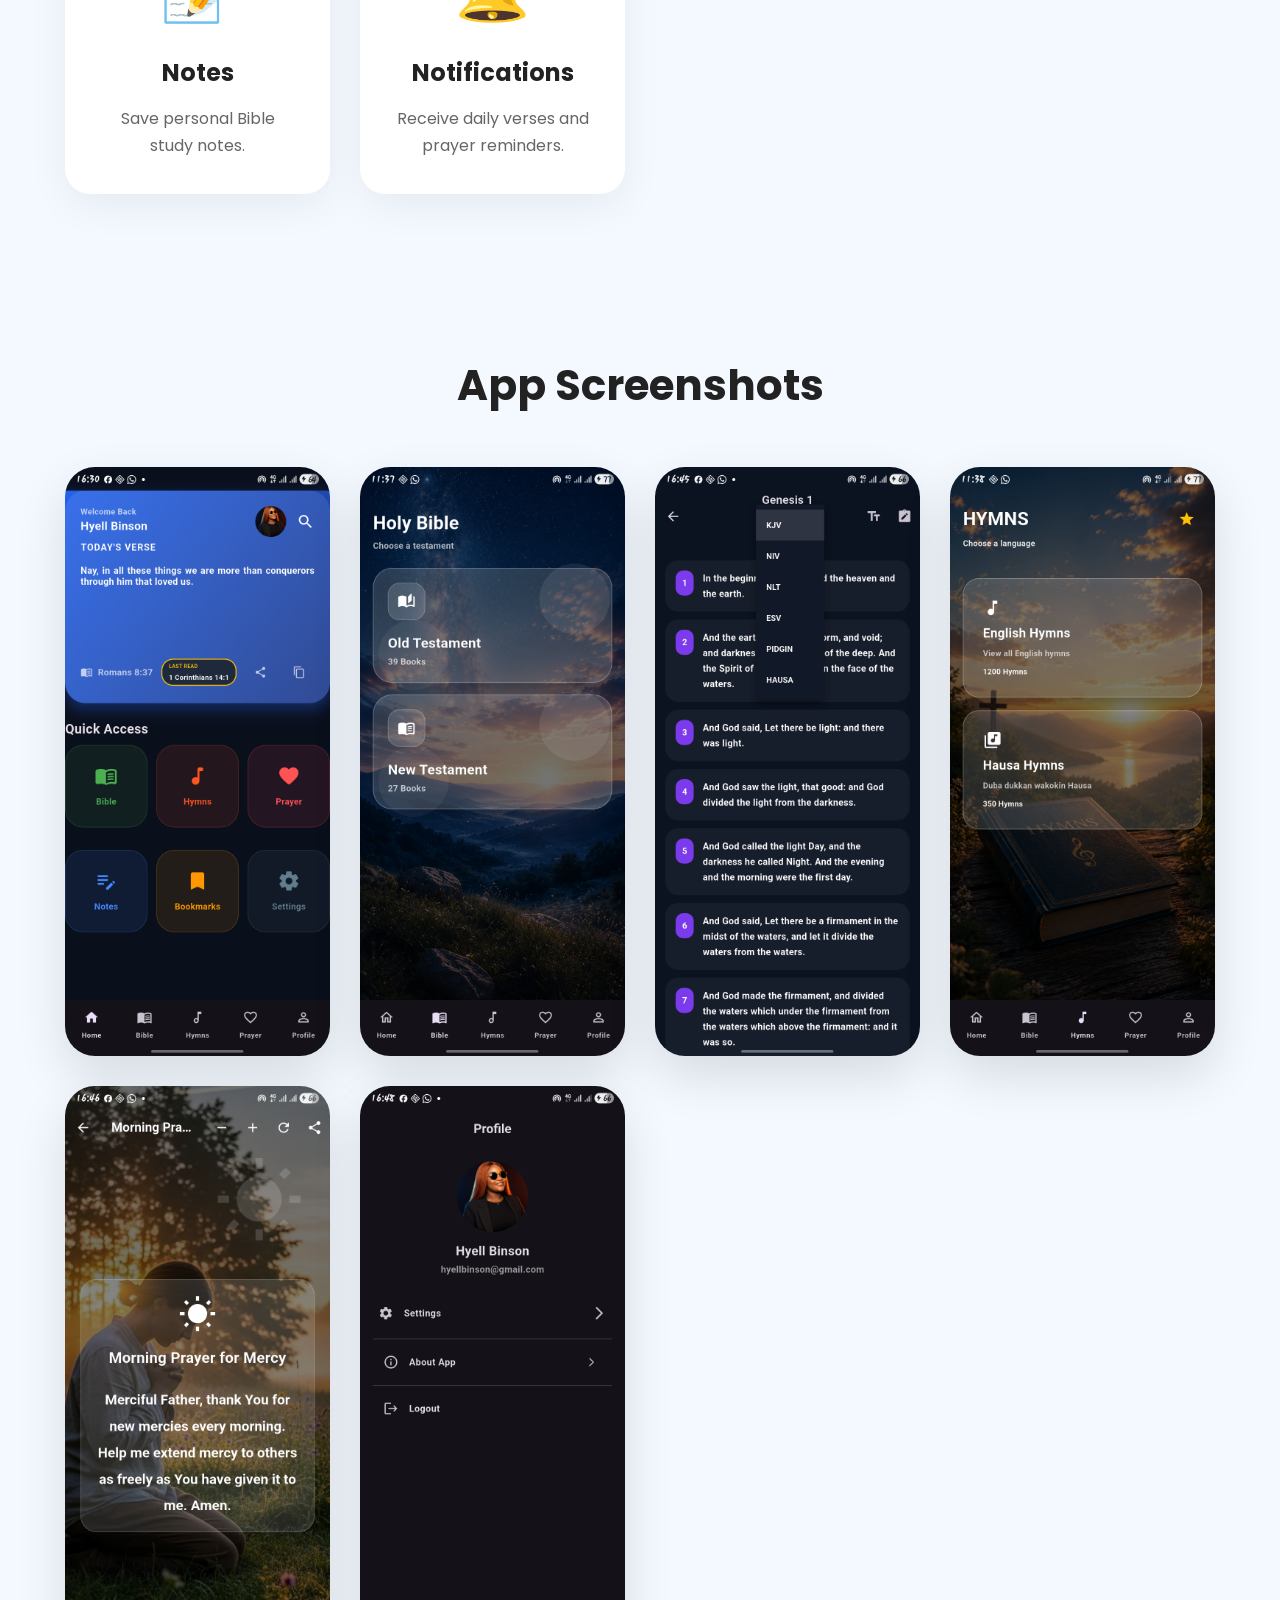
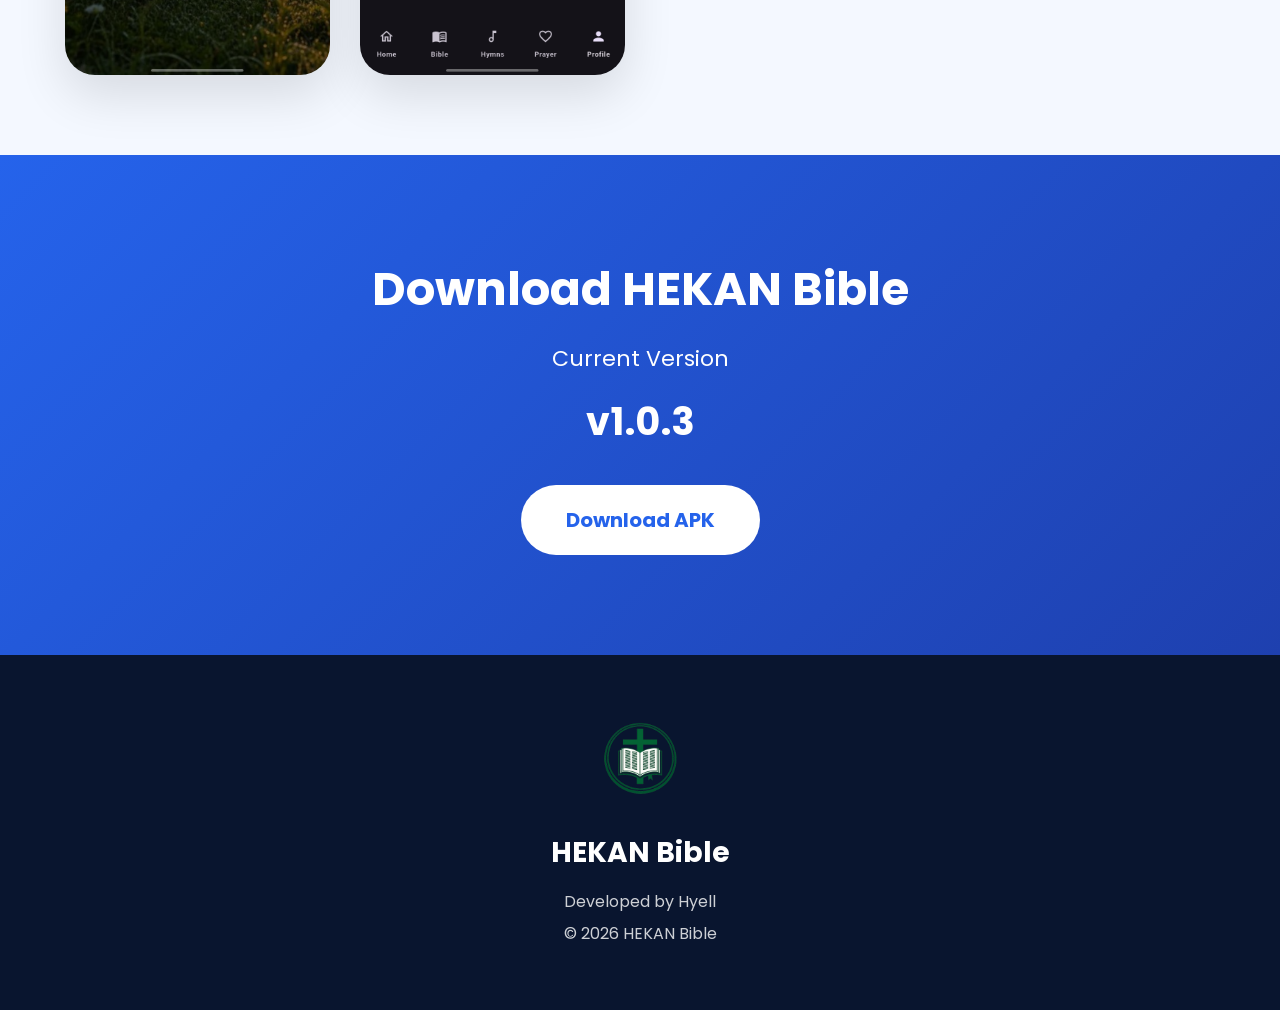
==== commit 04a06835: "aded images" ====
--- a/docs/index.html
+++ b/docs/index.html
@@ -238,9 +238,14 @@
 
         <img src="images/bible.png">
 
+        <img src="images/verses.png">
+
         <img src="images/hymns.png">
 
         <img src="images/prayer.png">
+
+        <img src="images/profile.png">
+
 
     </div>
 
